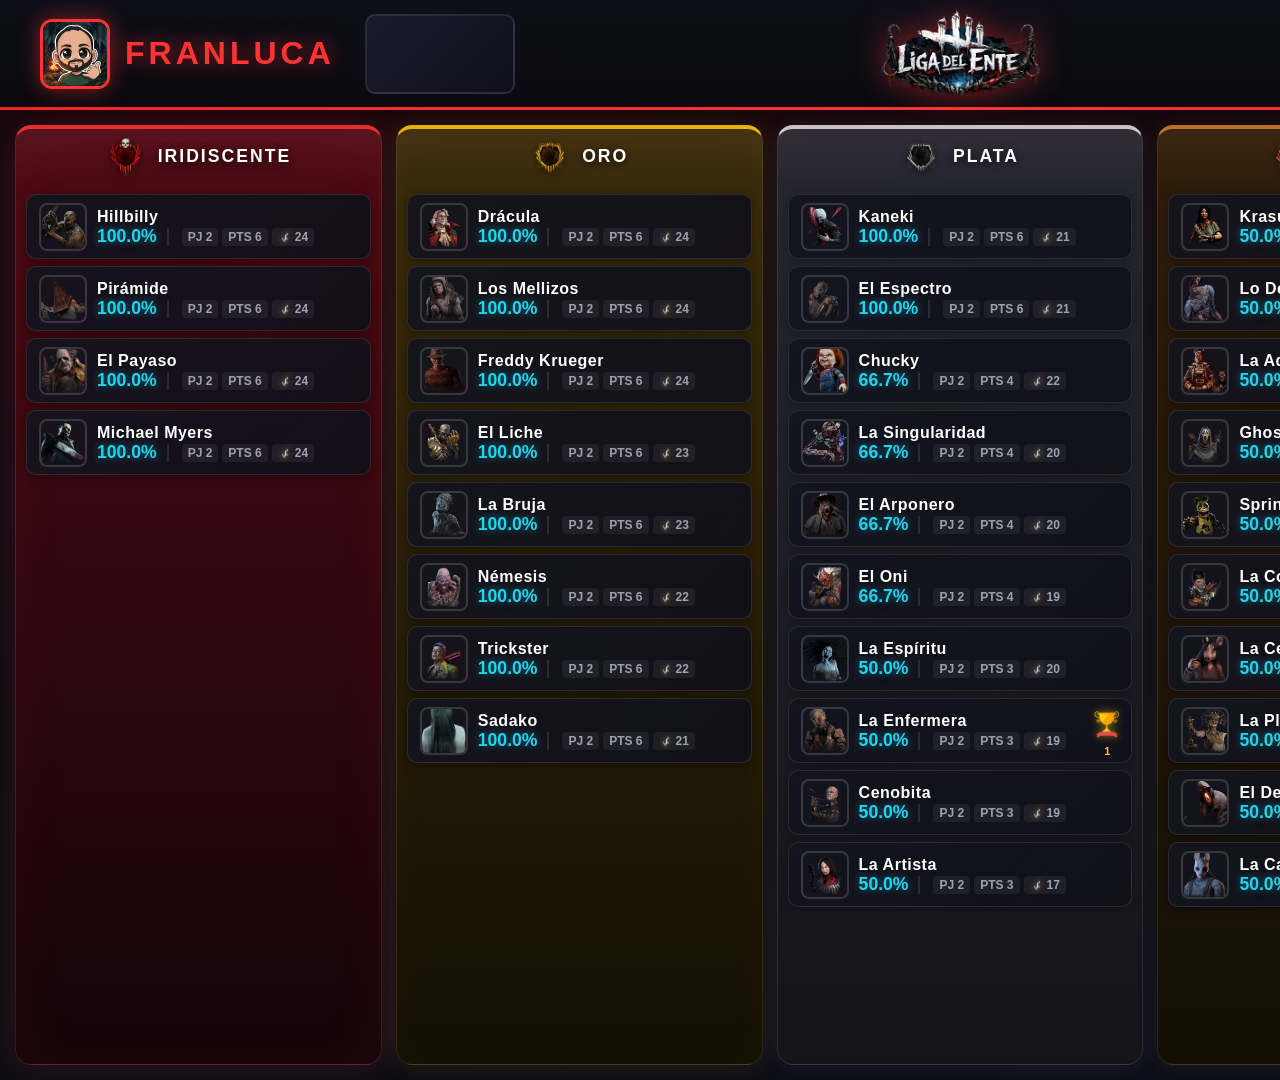
==== Killers/index.html @ 173a3be4 "Refactor: Modularize Killers and Survivors leagues - Extract CSS to separate files (killers-styles.c" ====
<!DOCTYPE html>
<html lang="es">

<head>
    <meta charset="UTF-8">
    <title>Franluca - Liga del Ente: Killers v1.0</title>
    <link rel="stylesheet" href="css/killers-styles.css">
</head>

<body>

    <header>
        <div class="header-left">
            <img src="img/logo_canal.webp" alt="Logo" class="channel-logo">
            <h2 class="channel-name">FRANLUCA</h2>
            <div class="capture-area-camera" title="Área de Cámara"></div>
        </div>
        <div class="liga-logo-container">
            <img src="img/logo_liga_ente.png" alt="Logo" class="liga-main-logo">
        </div>
        <div class="header-right">
            <div class="capture-area-game" title="Área de Juego"></div>
            <button class="btn-roulette" id="btn-roulette" onclick="startRoulette()">🎲 Elegir Killer</button>
            <button class="btn-config"
                style="width:55px; height:55px; background: linear-gradient(135deg, #2a2a3e 0%, #1a1a2e 100%); border:2px solid rgba(255,255,255,0.15); border-radius:12px; color:white; cursor:pointer; margin-left:18px; font-size: 1.4rem; transition: all 0.3s ease; box-shadow: 0 4px 15px rgba(0,0,0,0.3);"
                onclick="toggleConfig()">⚙️</button>
        </div>
        <div id="config-panel">
            <div style="display:flex; flex-direction:column; gap:8px; margin-bottom:15px;">
                <span style="color:var(--oro); font-weight:bold; font-size:0.9rem; text-transform:uppercase;">🏆 Campeón</span>
                <select id="champion-select" onchange="updateChampionWinsDisplay()" style="padding:8px; border-radius:6px; background:#1a1a2e; color:white; border:1px solid rgba(255,255,255,0.2);">
                </select>
                <div style="display:flex; align-items:center; gap:8px;">
                    <input type="number" id="champion-wins" min="0" value="0" style="width:60px; padding:8px; border-radius:6px; background:#1a1a2e; color:white; border:1px solid rgba(255,255,255,0.2); text-align:center;">
                    <button class="config-btn" onclick="saveChampionWins()" style="flex:1; padding:8px; font-size:0.8rem;">Guardar</button>
                </div>
            </div>
            <button class="config-btn" onclick="exportKillers()">📤 Exportar JSON</button>
            <button class="config-btn" onclick="showImportDialog()">📥 Importar JSON</button>
            <textarea id="json-io"
                style="display:none; height:120px; font-size:0.9rem; color:white; background:#1a1a2e; padding: 12px; border:2px solid rgba(255,255,255,0.1); border-radius:8px;"></textarea>
            <button id="btn-load" class="config-btn" style="background:#166534; border:none; display:none;"
                onclick="confirmImport()">✓ Confirmar Carga</button>
            <button class="config-btn config-btn-danger"
                onclick="openResetModal()">⚠️ RESET TOTAL</button>
        </div>
    </header>

    <main id="liga-canvas"></main>

    <div id="modal-overlay" onclick="closeModals()"></div>

    <div id="action-modal" class="modal-base" style="width:950px; gap:25px;">
        <div
            style="display: flex; align-items: center; gap: 30px; background: linear-gradient(135deg, rgba(255,255,255,0.08) 0%, rgba(255,255,255,0.02) 100%); padding: 25px; border-radius: 16px; border: 1px solid rgba(255,255,255,0.1);">
            <img id="modal-img" src=""
                style="width: 130px; height: 130px; border-radius: 16px; object-fit: cover; border: 4px solid rgba(255,255,255,0.2); box-shadow: 0 8px 30px rgba(0,0,0,0.4);">
            <div style="flex:1; text-align: center;">
                <div id="modal-title"
                    style="font-size: 2.6rem; font-weight: 900; text-align:center; text-transform:uppercase; font-family: 'Orbitron', sans-serif; letter-spacing: 3px; text-shadow: 0 3px 10px rgba(0,0,0,0.5);">Name</div>
                <div id="modal-rank-display"
                    style="height: 55px; display: flex; align-items: center; justify-content: center; position: relative; font-weight: 700; text-transform: uppercase; letter-spacing: 4px; font-size: 1.6rem; margin-top: 8px;">
                    <img id="modal-rank-icon-bg" src=""
                        style="position: absolute; height: 100%; opacity: 0.6; z-index: -1;">
                    <span id="modal-rank-text" style="text-shadow: 0 2px 8px rgba(0,0,0,0.8);"></span>
                </div>
            </div>
        </div>
        <div class="perk-mission-box"
            style="background: linear-gradient(135deg, rgba(255, 255, 255, 0.06) 0%, rgba(255, 255, 255, 0.02) 100%); border-radius: 16px; padding: 30px; border: 2px dashed rgba(255, 255, 255, 0.15);">
            <span id="modal-mission-title"
                style="font-size: 1.8rem; font-weight: 700; text-transform: uppercase; color: var(--oro); text-align: center; display: block; margin-bottom: 25px; font-family: 'Orbitron', sans-serif; letter-spacing: 3px; text-shadow: 0 0 20px rgba(255, 204, 0, 0.3);">MODO</span>
            <div id="modal-perks-container" class="perks-display-flex"></div>
        </div>
        <div style="display:flex; align-items:center; gap:8px; background:linear-gradient(135deg, #1a1a2e 0%, #0f0f1a 100%); border-radius:12px; padding: 0 20px; border:2px solid rgba(255,255,255,0.1); width:100%;">
            <img src="img/hook.webp" style="width:32px; height:32px; vertical-align:middle;">
            <input type="number" id="modal-hooks" placeholder="Hooks obtenidos (0-12)" style="flex:1; background:transparent; border:none; color:white; font-weight:700; font-size:1.4rem; font-family:'Rajdhani',sans-serif; text-align:center; padding:22px 0;">
        </div>
        <div style="display:flex; flex-direction: column; gap:12px">
            <button class="btn-modal-action btn-win-fix" onclick="registrarResultado('win')">VICTORIA (+3 Puntos)</button>
            <button class="btn-modal-action btn-draw-fix" onclick="registrarResultado('draw')">EMPATE (+1 Punto)</button>
            <button class="btn-modal-action btn-loss-fix" onclick="registrarResultado('loss')">DERROTA (0 Puntos)</button>
        </div>
        <button class="btn-cancelar" onclick="closeModals()">✕ Cancelar</button>
    </div>

    <div id="confirm-reset-modal" class="modal-base" style="width:520px; text-align:center; gap:25px;">
        <h2 style="color:#ef4444; text-transform:uppercase; font-family: 'Orbitron', sans-serif; letter-spacing: 3px; font-size: 1.8rem; text-shadow: 0 0 20px rgba(239, 68, 68, 0.5);">⚠️ ADVERTENCIA</h2>
        <p style="font-size: 1.4rem; margin:15px 0; color: #d1d5db;">¿Borrar todo el progreso de la liga?<br>Esta acción no se puede deshacer.</p>
        <div style="display: grid; grid-template-columns: 1fr 1fr; gap: 20px;">
            <button
                style="background: linear-gradient(135deg, #dc2626 0%, #b91c1c 100%); color: white; padding: 18px; border: none; border-radius: 12px; font-weight: 700; cursor: pointer; font-size: 1.1rem; text-transform: uppercase; letter-spacing: 2px; font-family: 'Orbitron', sans-serif; box-shadow: 0 4px 15px rgba(220, 38, 38, 0.4);"
                onclick="confirmReset()">SÍ, RESETEAR</button>
            <button
                style="background: linear-gradient(135deg, #4b5563 0%, #374151 100%); color: white; padding: 18px; border: none; border-radius: 12px; font-weight: 700; cursor: pointer; font-size: 1.1rem; text-transform: uppercase; letter-spacing: 2px; font-family: 'Orbitron', sans-serif;"
                onclick="closeModals()">CANCELAR</button>
        </div>
    </div>

    <script src="js/constants.js"></script>
    <script src="js/data.js"></script>
    <script src="js/storage.js"></script>
    <script src="js/core.js"></script>
    <script src="js/roulette.js"></script>
    <script src="js/results.js"></script>
    <script src="js/modal.js"></script>
    <script>
        window.onload = function() { init(); initChampionSelect(); };
    </script>
</body>

</html>
---- Killers/css/killers-styles.css ----
:root {
    --iri: #ff3333;
    --oro: #ffcc00;
    --plata: #e0e0e0;
    --bronce: #cd7f32;
    --ceniza: #999999;
    --btn-win: #22c55e;
    --btn-draw: #fbc02d;
    --btn-loss: #ef4444;
    --dark-bg: #0a0a0f;
    --roulette-glow: #00ffff;
    --card-bg: rgba(20, 20, 30, 0.95);
    --text-primary: #ffffff;
    --text-secondary: #9ca3af;
    --border-subtle: rgba(255, 255, 255, 0.1);
}

* {
    box-sizing: border-box;
}

@import url('https://fonts.googleapis.com/css2?family=Orbitron:wght@400;700;900&family=Rajdhani:wght@400;500;600;700&display=swap');

html,
body {
    margin: 0;
    padding: 0;
    width: 1920px;
    height: 1080px;
    background-color: var(--dark-bg);
    color: white;
    font-family: 'Rajdhani', 'Segoe UI', sans-serif;
    overflow: hidden;
    display: flex;
    flex-direction: column;
    background-image: 
        radial-gradient(ellipse at 20% 0%, rgba(120, 0, 20, 0.15) 0%, transparent 50%),
        radial-gradient(ellipse at 80% 100%, rgba(0, 40, 80, 0.1) 0%, transparent 50%),
        linear-gradient(180deg, #0a0a0f 0%, #0d0d15 100%);
}

header {
    height: 110px;
    display: flex;
    align-items: center;
    justify-content: space-between;
    padding: 0 40px;
    background: linear-gradient(180deg, rgba(15, 15, 25, 0.98) 0%, rgba(10, 10, 15, 0.95) 100%);
    border-bottom: 3px solid #ff2222;
    z-index: 10;
    position: relative;
    box-shadow: 0 4px 30px rgba(0, 0, 0, 0.5), 0 0 60px rgba(255, 0, 0, 0.1);
}

header::before {
    content: '';
    position: absolute;
    bottom: -3px;
    left: 0;
    right: 0;
    height: 3px;
    background: linear-gradient(90deg, transparent, #ff3333, transparent);
    animation: header-glow 3s ease-in-out infinite;
}

@keyframes header-glow {
    0%, 100% { opacity: 0.5; }
    50% { opacity: 1; }
}

.header-left {
    display: flex;
    align-items: center;
    gap: 15px;
    width: 480px;
    flex-shrink: 0;
}

.channel-logo {
    width: 70px;
    height: 70px;
    border-radius: 12px;
    object-fit: cover;
    border: 3px solid #ff3333;
    box-shadow: 0 0 20px rgba(255, 50, 50, 0.5), inset 0 0 15px rgba(0, 0, 0, 0.5);
}

.channel-name {
    font-family: 'Orbitron', sans-serif;
    font-weight: 900;
    font-size: 2rem;
    color: #ff3333;
    letter-spacing: 4px;
    text-transform: uppercase;
    margin: 0;
    text-shadow: 0 0 20px rgba(255, 50, 50, 0.6);
}

.liga-logo-container {
    position: absolute;
    left: 50%;
    transform: translateX(-50%);
    display: flex;
    justify-content: center;
}

.liga-main-logo {
    height: 90px;
    width: auto;
    filter: drop-shadow(0 0 15px rgba(255, 50, 50, 0.5));
    transition: transform 0.3s ease;
}

.liga-main-logo:hover {
    transform: scale(1.05);
}

.header-right {
    display: flex;
    align-items: center;
    gap: 15px;
    width: 480px;
    justify-content: flex-end;
    flex-shrink: 0;
}

.btn-roulette {
    background: linear-gradient(135deg, #ff3333 0%, #cc0000 100%);
    color: white;
    border: 3px solid rgba(255, 255, 255, 0.3);
    padding: 16px 32px;
    font-weight: 700;
    border-radius: 12px;
    cursor: pointer;
    font-size: 1.2rem;
    text-transform: uppercase;
    transition: all 0.3s cubic-bezier(0.4, 0, 0.2, 1);
    font-family: 'Orbitron', sans-serif;
    letter-spacing: 2px;
    box-shadow: 0 4px 20px rgba(255, 50, 50, 0.4);
}

.btn-roulette:hover:not(:disabled) {
    transform: translateY(-3px);
    box-shadow: 0 8px 30px rgba(255, 50, 50, 0.6);
    border-color: rgba(255, 255, 255, 0.6);
}

.btn-roulette:active:not(:disabled) {
    transform: translateY(0);
}

.btn-roulette:disabled {
    background: linear-gradient(135deg, #444 0%, #333 100%);
    border-color: #555;
    cursor: not-allowed;
    box-shadow: none;
}

.capture-area-camera {
    width: 150px;
    height: 80px;
    background: linear-gradient(135deg, #1a1a2e 0%, #0f0f1a 100%);
    border-radius: 10px;
    border: 2px solid rgba(255, 255, 255, 0.1);
    flex-shrink: 0;
    display: flex;
    align-items: center;
    justify-content: center;
    color: #555;
    font-size: 0.8rem;
    font-weight: 600;
    margin-left: 15px;
}

.capture-area-game {
    width: 150px;
    height: 80px;
    border-radius: 10px;
    border: 3px dashed rgba(255, 255, 255, 0.3);
    flex-shrink: 0;
    display: flex;
    align-items: center;
    justify-content: center;
    color: rgba(255, 255, 255, 0.3);
    font-size: 0.8rem;
    font-weight: 600;
    margin-right: 15px;
}

#liga-canvas {
    flex: 1;
    display: flex;
    padding: 15px;
    gap: 14px;
    width: 100%;
    height: calc(1080px - 110px);
}

.rank-column {
    flex: 1;
    display: flex;
    flex-direction: column;
    border-radius: 16px;
    backdrop-filter: blur(12px);
    border: 1px solid var(--border-subtle);
    height: 100%;
    overflow: hidden;
    position: relative;
    transition: transform 0.2s ease;
}

.rank-column:hover {
    transform: translateY(-2px);
}

.col-iridiscente {
    background: linear-gradient(180deg, rgba(80, 10, 20, 0.95) 0%, rgba(20, 5, 10, 0.98) 100%);
    border-top: 4px solid var(--iri);
    box-shadow: 0 0 40px rgba(255, 50, 50, 0.15), inset 0 0 60px rgba(255, 50, 50, 0.05);
}

.col-oro {
    background: linear-gradient(180deg, rgba(60, 45, 10, 0.95) 0%, rgba(20, 15, 5, 0.98) 100%);
    border-top: 4px solid var(--oro);
    box-shadow: 0 0 30px rgba(255, 204, 0, 0.1), inset 0 0 40px rgba(255, 204, 0, 0.03);
}

.col-plata {
    background: linear-gradient(180deg, rgba(40, 40, 50, 0.95) 0%, rgba(20, 20, 25, 0.98) 100%);
    border-top: 4px solid var(--plata);
    box-shadow: 0 0 20px rgba(224, 224, 224, 0.08);
}

.col-bronce {
    background: linear-gradient(180deg, rgba(50, 30, 10, 0.95) 0%, rgba(20, 15, 5, 0.98) 100%);
    border-top: 4px solid var(--bronce);
    box-shadow: 0 0 20px rgba(205, 127, 50, 0.1);
}

.col-ceniza {
    background: linear-gradient(180deg, rgba(25, 25, 30, 0.95) 0%, rgba(15, 15, 18, 0.98) 100%);
    border-top: 4px solid var(--ceniza);
    box-shadow: 0 0 15px rgba(153, 153, 153, 0.08);
}

.rank-header {
    height: 55px;
    display: flex;
    align-items: center;
    justify-content: center;
    gap: 12px;
    font-family: 'Orbitron', sans-serif;
    font-weight: 700;
    text-transform: uppercase;
    font-size: 1.1rem;
    letter-spacing: 2px;
    text-shadow: 0 2px 8px rgba(0, 0, 0, 0.8);
    position: relative;
    background: linear-gradient(180deg, rgba(255, 255, 255, 0.05) 0%, transparent 100%);
    padding: 10px;
}

.rank-icon-side {
    width: 40px;
    height: 40px;
    object-fit: contain;
    filter: drop-shadow(0 2px 4px rgba(0, 0, 0, 0.5));
}

.rank-title {
    z-index: 1;
}

.rank-icon-bg {
    position: absolute;
    height: 45px;
    opacity: 0.5;
    z-index: 0;
    left: 50%;
    transform: translateX(-50%);
}

.rank-header span {
    position: relative;
    z-index: 1;
}

.killers-list {
    padding: 10px;
    display: flex;
    flex-direction: column;
    gap: 7px;
    flex: 1;
    overflow-y: auto;
    scrollbar-width: none;
}

.killers-list::-webkit-scrollbar {
    display: none;
}

.killer-card {
    border-radius: 10px;
    padding: 6px 12px;
    display: flex;
    align-items: center;
    gap: 10px;
    background: linear-gradient(135deg, rgba(20, 20, 30, 0.95) 0%, rgba(15, 15, 25, 0.9) 100%);
    border: 1px solid var(--border-subtle);
    cursor: pointer;
    min-height: 65px;
    flex-shrink: 0;
    transition: all 0.3s cubic-bezier(0.4, 0, 0.2, 1);
    position: relative;
    box-shadow: 0 2px 10px rgba(0, 0, 0, 0.3);
    overflow: hidden;
}

.killer-card:hover {
    transform: translateX(5px);
    border-color: rgba(255, 255, 255, 0.2);
    box-shadow: 0 6px 25px rgba(0, 0, 0, 0.4), 0 0 20px rgba(255, 255, 255, 0.05);
}

.killer-card.no-candidato {
    opacity: 0.25;
    filter: grayscale(0.8);
}

.card-focus {
    background: linear-gradient(135deg, rgba(50, 50, 80, 0.95) 0%, rgba(30, 30, 50, 0.9) 100%) !important;
    border: 3px solid #00ffff !important;
    transform: scale(1.06) !important;
    z-index: 100 !important;
    box-shadow: 0 0 40px 10px rgba(0, 255, 255, 0.4), inset 0 0 20px rgba(0, 255, 255, 0.2) !important;
    transition: none !important;
    opacity: 1 !important;
    filter: grayscale(0) !important;
}

.card-focus-final {
    border-color: #ff3333 !important;
    box-shadow: 0 0 50px 15px rgba(255, 50, 50, 0.5) !important;
    transition: all 0.5s ease !important;
    animation: final-pulse 0.8s ease-in-out infinite;
}

@keyframes final-pulse {
    0%, 100% { box-shadow: 0 0 50px 15px rgba(255, 50, 50, 0.5); }
    50% { box-shadow: 0 0 60px 20px rgba(255, 50, 50, 0.7); }
}

.cruzar-arriba {
    animation: cruzar-arriba 2.5s cubic-bezier(0.25, 0.46, 0.45, 0.94) forwards;
    z-index: 1000 !important;
    box-shadow: 0 0 50px 20px rgba(34, 197, 94, 0.8), 0 0 80px 40px rgba(34, 197, 94, 0.4) !important;
    border-color: #22c55e !important;
}

@keyframes cruzar-arriba {
    0% { transform: translateY(0) scale(1); opacity: 1; }
    50% { transform: translateY(-50px) scale(1.15); opacity: 1; }
    100% { transform: translateY(-350px) scale(1.1); opacity: 0; }
}

.cruzar-abajo {
    animation: cruzar-abajo 2.5s cubic-bezier(0.25, 0.46, 0.45, 0.94) forwards;
    z-index: 1000 !important;
    box-shadow: 0 0 50px 20px rgba(239, 68, 68, 0.8), 0 0 80px 40px rgba(239, 68, 68, 0.4) !important;
    border-color: #ef4444 !important;
}

@keyframes cruzar-abajo {
    0% { transform: translateY(0) scale(1); opacity: 1; }
    50% { transform: translateY(50px) scale(0.9); opacity: 1; }
    100% { transform: translateY(350px) scale(0.95); opacity: 0; }
}

.subir-interno-anim {
    animation: subir-dentro-columna 2.5s cubic-bezier(0.25, 0.46, 0.45, 0.94) forwards;
    z-index: 1000 !important;
    box-shadow: 0 0 40px 15px rgba(34, 197, 94, 0.6) !important;
    border-color: #22c55e !important;
}

@keyframes subir-dentro-columna {
    0% { transform: translateY(100px) scale(0.9); opacity: 0.3; }
    30% { transform: translateY(-30px) scale(1.05); opacity: 1; }
    60% { transform: translateY(10px) scale(1.02); opacity: 1; }
    100% { transform: translateY(0) scale(1); opacity: 1; box-shadow: none; border-color: transparent; }
}

.bajar-interno-anim {
    animation: bajar-dentro-columna 2.5s cubic-bezier(0.25, 0.46, 0.45, 0.94) forwards;
    z-index: 1000 !important;
    box-shadow: 0 0 40px 15px rgba(239, 68, 68, 0.6) !important;
    border-color: #ef4444 !important;
}

@keyframes bajar-dentro-columna {
    0% { transform: translateY(-100px) scale(1.1); opacity: 0.3; }
    30% { transform: translateY(30px) scale(0.95); opacity: 1; }
    60% { transform: translateY(-10px) scale(0.98); opacity: 1; }
    100% { transform: translateY(0) scale(1); opacity: 1; box-shadow: none; border-color: transparent; }
}

.mismo-lugar-anim {
    animation: same-place-glow 2s ease-in-out;
    z-index: 100 !important;
}

@keyframes same-place-glow {
    0% { transform: scale(1); box-shadow: 0 0 0 rgba(255, 255, 255, 0); }
    20% { transform: scale(1.15); box-shadow: 0 0 80px 20px rgba(255, 204, 0, 1); }
    40% { transform: scale(1.1); box-shadow: 0 0 60px 15px rgba(255, 204, 0, 0.8); }
    70% { transform: scale(1.05); box-shadow: 0 0 40px 10px rgba(255, 204, 0, 0.5); }
    100% { transform: scale(1); box-shadow: 0 0 0 rgba(255, 255, 255, 0); }
}

.resaltar-latido {
    animation: highlight-pulse 1.5s ease-in-out infinite;
    z-index: 50 !important;
    border-width: 2px !important;
}

@keyframes highlight-pulse {
    0%, 100% { transform: scale(1); box-shadow: 0 4px 15px rgba(0, 0, 0, 0.3); }
    15%, 45% { transform: scale(1.03); box-shadow: 0 0 25px currentColor, 0 4px 15px rgba(0, 0, 0, 0.3); }
    30% { transform: scale(1); box-shadow: 0 4px 15px rgba(0, 0, 0, 0.3); }
}

.perf-value {
    font-size: 1.1rem;
    font-weight: 700;
    color: #22d3ee;
    border-right: 2px solid rgba(255, 255, 255, 0.1);
    padding-right: 10px;
    line-height: 1;
    min-width: 55px;
    text-align: right;
    font-family: 'Orbitron', sans-serif;
    text-shadow: 0 0 8px rgba(34, 211, 238, 0.5);
    display: inline-block;
    vertical-align: middle;
}

.killer-name {
    font-weight: 700;
    font-size: 1rem;
    display: block;
    white-space: nowrap;
    overflow: hidden;
    text-overflow: ellipsis;
    letter-spacing: 0.5px;
    color: var(--text-primary);
    line-height: 1.2;
}

.meta-stats {
    display: flex;
    align-items: center;
    gap: 14px;
    font-size: 0.9rem;
    font-weight: 600;
    color: var(--text-secondary);
}

.meta-stats span {
    display: flex;
    align-items: center;
    gap: 5px;
    background: rgba(255, 255, 255, 0.05);
    padding: 4px 10px;
    border-radius: 6px;
    transition: background 0.2s ease;
}

.meta-stats span:hover {
    background: rgba(255, 255, 255, 0.1);
}

.hook-icon {
    width: 16px;
    height: 16px;
    filter: drop-shadow(0 0 3px rgba(255, 200, 100, 0.6));
    vertical-align: middle;
    margin-right: 3px;
}

.killer-img {
    width: 48px;
    height: 48px;
    border-radius: 8px;
    object-fit: cover;
    border: 2px solid rgba(255, 255, 255, 0.15);
    flex-shrink: 0;
}

.killer-info {
    flex: 1;
    display: flex;
    flex-direction: column;
    gap: 2px;
    min-width: 0;
}

.killer-stats {
    display: flex;
    align-items: center;
    gap: 8px;
    flex-wrap: nowrap;
}

.killer-stats .perf-value {
    display: inline-block;
    margin-right: 5px;
}

.killer-stats .stat-row {
    display: inline-flex;
    align-items: center;
}

.stat-item {
    display: flex;
    align-items: center;
    background: rgba(255, 255, 255, 0.06);
    padding: 2px 6px;
    border-radius: 4px;
    font-size: 0.75rem;
    font-weight: 600;
    color: #9ca3af;
    white-space: nowrap;
}

.stat-item img {
    width: 14px;
    height: 14px;
}

.stat-row {
    display: flex;
    align-items: center;
    gap: 4px;
}

.modal-base {
    position: fixed;
    top: 50%;
    left: 50%;
    transform: translate(-50%, -50%) scale(0);
    background: linear-gradient(180deg, rgba(15, 15, 25, 0.98) 0%, rgba(10, 10, 15, 0.98) 100%);
    padding: 35px;
    border-radius: 20px;
    border: 3px solid #ff3333;
    z-index: 100000;
    box-shadow: 0 0 100px rgba(0, 0, 0, 0.8), 0 0 40px rgba(255, 50, 50, 0.2), inset 0 0 60px rgba(0, 0, 0, 0.3);
    display: flex;
    flex-direction: column;
    transition: transform 0.3s cubic-bezier(0.175, 0.885, 0.32, 1.275);
}

.modal-base.visible {
    transform: translate(-50%, -50%) scale(1);
}

#modal-overlay {
    position: fixed;
    top: 0;
    left: 0;
    width: 100%;
    height: 100%;
    background: rgba(0, 0, 0, 0.85);
    backdrop-filter: blur(5px);
    z-index: 99999;
    display: none;
}

.perks-display-flex {
    display: flex;
    justify-content: center;
    align-items: flex-start;
    gap: 30px;
    min-height: 200px;
    width: 100%;
}

.perk-slot {
    width: 130px;
    height: 130px;
    transform: rotate(45deg);
    border: 3px solid rgba(255, 255, 255, 0.15);
    margin-bottom: 40px;
    position: relative;
    background: linear-gradient(135deg, #1a1a2e 0%, #0f0f1a 100%);
    display: flex;
    align-items: center;
    justify-content: center;
    overflow: hidden;
    box-shadow: 0 4px 20px rgba(0, 0, 0, 0.5), inset 0 0 20px rgba(0, 0, 0, 0.3);
    transition: border-color 0.3s ease, box-shadow 0.3s ease;
}

.perk-slot:hover {
    border-color: rgba(255, 255, 255, 0.3);
    box-shadow: 0 6px 25px rgba(0, 0, 0, 0.6), inset 0 0 30px rgba(0, 0, 0, 0.4);
}

.perk-img-mod {
    width: 100%;
    height: 100%;
    transform: rotate(-45deg) scale(1.4);
    transition: transform 0.3s ease;
}

.perk-label-name {
    font-size: 0.9rem;
    font-weight: 700;
    text-transform: uppercase;
    text-align: center;
    min-height: 45px;
    transition: opacity 0.5s ease;
    letter-spacing: 1px;
    color: var(--text-secondary);
    text-shadow: 0 2px 5px rgba(0, 0, 0, 0.5);
}

.champion-star-container {
    position: absolute;
    top: 4px;
    right: 4px;
    width: 40px;
    display: flex;
    flex-direction: column;
    align-items: center;
    justify-content: center;
    gap: 2px;
    z-index: 15;
}

.trophy-img {
    width: 100%;
    filter: drop-shadow(0 0 4px rgba(255, 215, 0, 0.6));
}

.star-svg {
    position: absolute;
    width: 70%;
    height: 70%;
    fill: var(--oro);
}

.win-count {
    position: relative;
    color: var(--oro);
    font-family: 'Orbitron', sans-serif;
    font-size: 11px;
    font-weight: 900;
    z-index: 16;
    text-shadow: 0 1px 2px rgba(0, 0, 0, 0.8);
    user-select: none;
}

.star-svg {
    fill: var(--oro);
    pointer-events: none;
}

.btn-modal-action {
    background: transparent;
    padding: 24px;
    border-radius: 14px;
    border: 3px solid;
    color: white;
    font-weight: 700;
    font-size: 1.4rem;
    cursor: pointer;
    text-transform: uppercase;
    margin-bottom: 8px;
    font-family: 'Orbitron', sans-serif;
    letter-spacing: 2px;
    transition: all 0.3s cubic-bezier(0.4, 0, 0.2, 1);
    position: relative;
    overflow: hidden;
}

.btn-modal-action::before {
    content: '';
    position: absolute;
    top: 0;
    left: -100%;
    width: 100%;
    height: 100%;
    background: linear-gradient(90deg, transparent, rgba(255, 255, 255, 0.2), transparent);
    transition: left 0.5s ease;
}

.btn-modal-action:hover::before {
    left: 100%;
}

.btn-win-fix {
    border-color: var(--btn-win);
    background: linear-gradient(135deg, rgba(34, 197, 94, 0.3) 0%, rgba(22, 163, 74, 0.2) 100%);
    box-shadow: 0 4px 20px rgba(34, 197, 94, 0.3);
}

.btn-win-fix:hover {
    background: linear-gradient(135deg, rgba(34, 197, 94, 0.5) 0%, rgba(22, 163, 74, 0.4) 100%);
    transform: translateY(-3px);
    box-shadow: 0 8px 30px rgba(34, 197, 94, 0.5);
}

.btn-draw-fix {
            border-color: var(--btn-draw);
            background: linear-gradient(135deg, rgba(251, 192, 45, 0.3) 0%, rgba(217, 160, 30, 0.2) 100%);
            box-shadow: 0 4px 20px rgba(251, 192, 45, 0.3);
        }

.btn-draw-fix:hover {
    background: linear-gradient(135deg, rgba(251, 192, 45, 0.5) 0%, rgba(217, 160, 30, 0.4) 100%);
    transform: translateY(-3px);
    box-shadow: 0 8px 30px rgba(251, 192, 45, 0.5);
}

.btn-loss-fix {
    border-color: var(--btn-loss);
    background: linear-gradient(135deg, rgba(239, 68, 68, 0.3) 0%, rgba(220, 38, 38, 0.2) 100%);
    box-shadow: 0 4px 20px rgba(239, 68, 68, 0.3);
}

.btn-loss-fix:hover {
    background: linear-gradient(135deg, rgba(239, 68, 68, 0.5) 0%, rgba(220, 38, 38, 0.4) 100%);
    transform: translateY(-3px);
    box-shadow: 0 8px 30px rgba(239, 68, 68, 0.5);
}

.btn-cancelar {
    background: transparent;
    border: none;
    color: #ff5555;
    font-size: 1.1rem;
    cursor: pointer;
    margin-top: 8px;
    text-transform: uppercase;
    font-weight: 700;
    letter-spacing: 2px;
    transition: color 0.2s ease;
    padding: 10px;
}

.btn-cancelar:hover {
    color: #ff7777;
    text-shadow: 0 0 10px rgba(255, 85, 85, 0.5);
}

#config-panel {
    position: absolute;
    top: 120px;
    right: 40px;
    background: linear-gradient(180deg, rgba(20, 20, 30, 0.98) 0%, rgba(15, 15, 20, 0.98) 100%);
    padding: 25px;
    border-radius: 16px;
    border: 2px solid rgba(255, 255, 255, 0.1);
    display: none;
    flex-direction: column;
    gap: 15px;
    z-index: 100;
    width: 300px;
    box-shadow: 0 10px 40px rgba(0, 0, 0, 0.5);
}

.spinning-img {
    animation: spin 0.1s linear infinite;
}

@keyframes spin {
    100% {
        transform: rotate(-45deg) scale(1.4) translateY(5px);
    }
}

.config-btn {
    background: linear-gradient(135deg, rgba(255, 255, 255, 0.1) 0%, rgba(255, 255, 255, 0.05) 100%);
    border: 2px solid rgba(255, 255, 255, 0.15);
    color: white;
    padding: 14px 20px;
    border-radius: 10px;
    font-weight: 600;
    font-size: 1rem;
    cursor: pointer;
    transition: all 0.2s ease;
    text-transform: uppercase;
    letter-spacing: 1px;
}

.config-btn:hover {
    background: linear-gradient(135deg, rgba(255, 255, 255, 0.2) 0%, rgba(255, 255, 255, 0.1) 100%);
    border-color: rgba(255, 255, 255, 0.3);
    transform: translateY(-2px);
}

.config-btn-danger {
    border-color: rgba(239, 68, 68, 0.5);
    color: #ef4444;
}

.config-btn-danger:hover {
    background: rgba(239, 68, 68, 0.2);
    border-color: #ef4444;
}
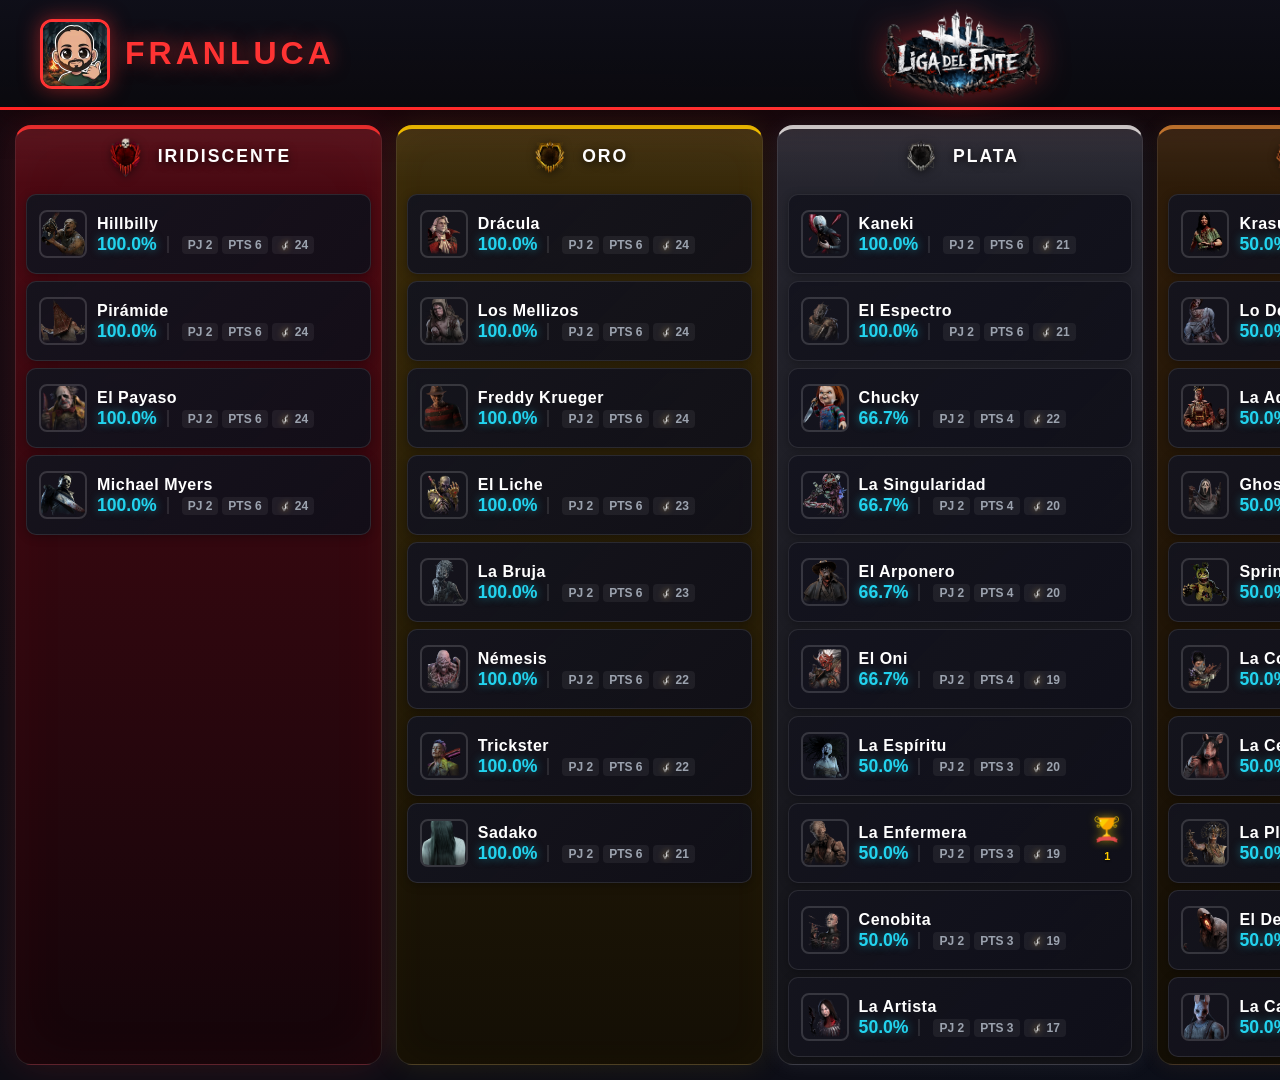
==== commit 59c7557a: "Fix: Uniform card sizing to prevent scroll - Killers: 80px height cards with 7px gap - Survivors: 76" ====
--- a/Killers/index.html
+++ b/Killers/index.html
@@ -13,13 +13,11 @@
         <div class="header-left">
             <img src="img/logo_canal.webp" alt="Logo" class="channel-logo">
             <h2 class="channel-name">FRANLUCA</h2>
-            <div class="capture-area-camera" title="Área de Cámara"></div>
         </div>
         <div class="liga-logo-container">
             <img src="img/logo_liga_ente.png" alt="Logo" class="liga-main-logo">
         </div>
         <div class="header-right">
-            <div class="capture-area-game" title="Área de Juego"></div>
             <button class="btn-roulette" id="btn-roulette" onclick="startRoulette()">🎲 Elegir Killer</button>
             <button class="btn-config"
                 style="width:55px; height:55px; background: linear-gradient(135deg, #2a2a3e 0%, #1a1a2e 100%); border:2px solid rgba(255,255,255,0.15); border-radius:12px; color:white; cursor:pointer; margin-left:18px; font-size: 1.4rem; transition: all 0.3s ease; box-shadow: 0 4px 15px rgba(0,0,0,0.3);"
--- a/Killers/css/killers-styles.css
+++ b/Killers/css/killers-styles.css
@@ -287,35 +287,38 @@
 }
 
 .killers-list {
-    padding: 10px;
-    display: flex;
-    flex-direction: column;
-    gap: 7px;
-    flex: 1;
-    overflow-y: auto;
-    scrollbar-width: none;
-}
+            padding: 10px;
+            display: flex;
+            flex-direction: column;
+            gap: 7px;
+            flex: 1;
+            justify-content: flex-start;
+            overflow-y: auto;
+            scrollbar-width: none;
+        }
 
 .killers-list::-webkit-scrollbar {
     display: none;
 }
 
 .killer-card {
-    border-radius: 10px;
-    padding: 6px 12px;
-    display: flex;
-    align-items: center;
-    gap: 10px;
-    background: linear-gradient(135deg, rgba(20, 20, 30, 0.95) 0%, rgba(15, 15, 25, 0.9) 100%);
-    border: 1px solid var(--border-subtle);
-    cursor: pointer;
-    min-height: 65px;
-    flex-shrink: 0;
-    transition: all 0.3s cubic-bezier(0.4, 0, 0.2, 1);
-    position: relative;
-    box-shadow: 0 2px 10px rgba(0, 0, 0, 0.3);
-    overflow: hidden;
-}
+            border-radius: 10px;
+            padding: 6px 12px;
+            display: flex;
+            align-items: center;
+            gap: 10px;
+            background: linear-gradient(135deg, rgba(20, 20, 30, 0.95) 0%, rgba(15, 15, 25, 0.9) 100%);
+            border: 1px solid var(--border-subtle);
+            cursor: pointer;
+            height: 80px;
+            min-height: 80px;
+            flex-shrink: 0;
+            flex-grow: 0;
+            transition: all 0.3s cubic-bezier(0.4, 0, 0.2, 1);
+            position: relative;
+            box-shadow: 0 2px 10px rgba(0, 0, 0, 0.3);
+            overflow: hidden;
+        }
 
 .killer-card:hover {
     transform: translateX(5px);
